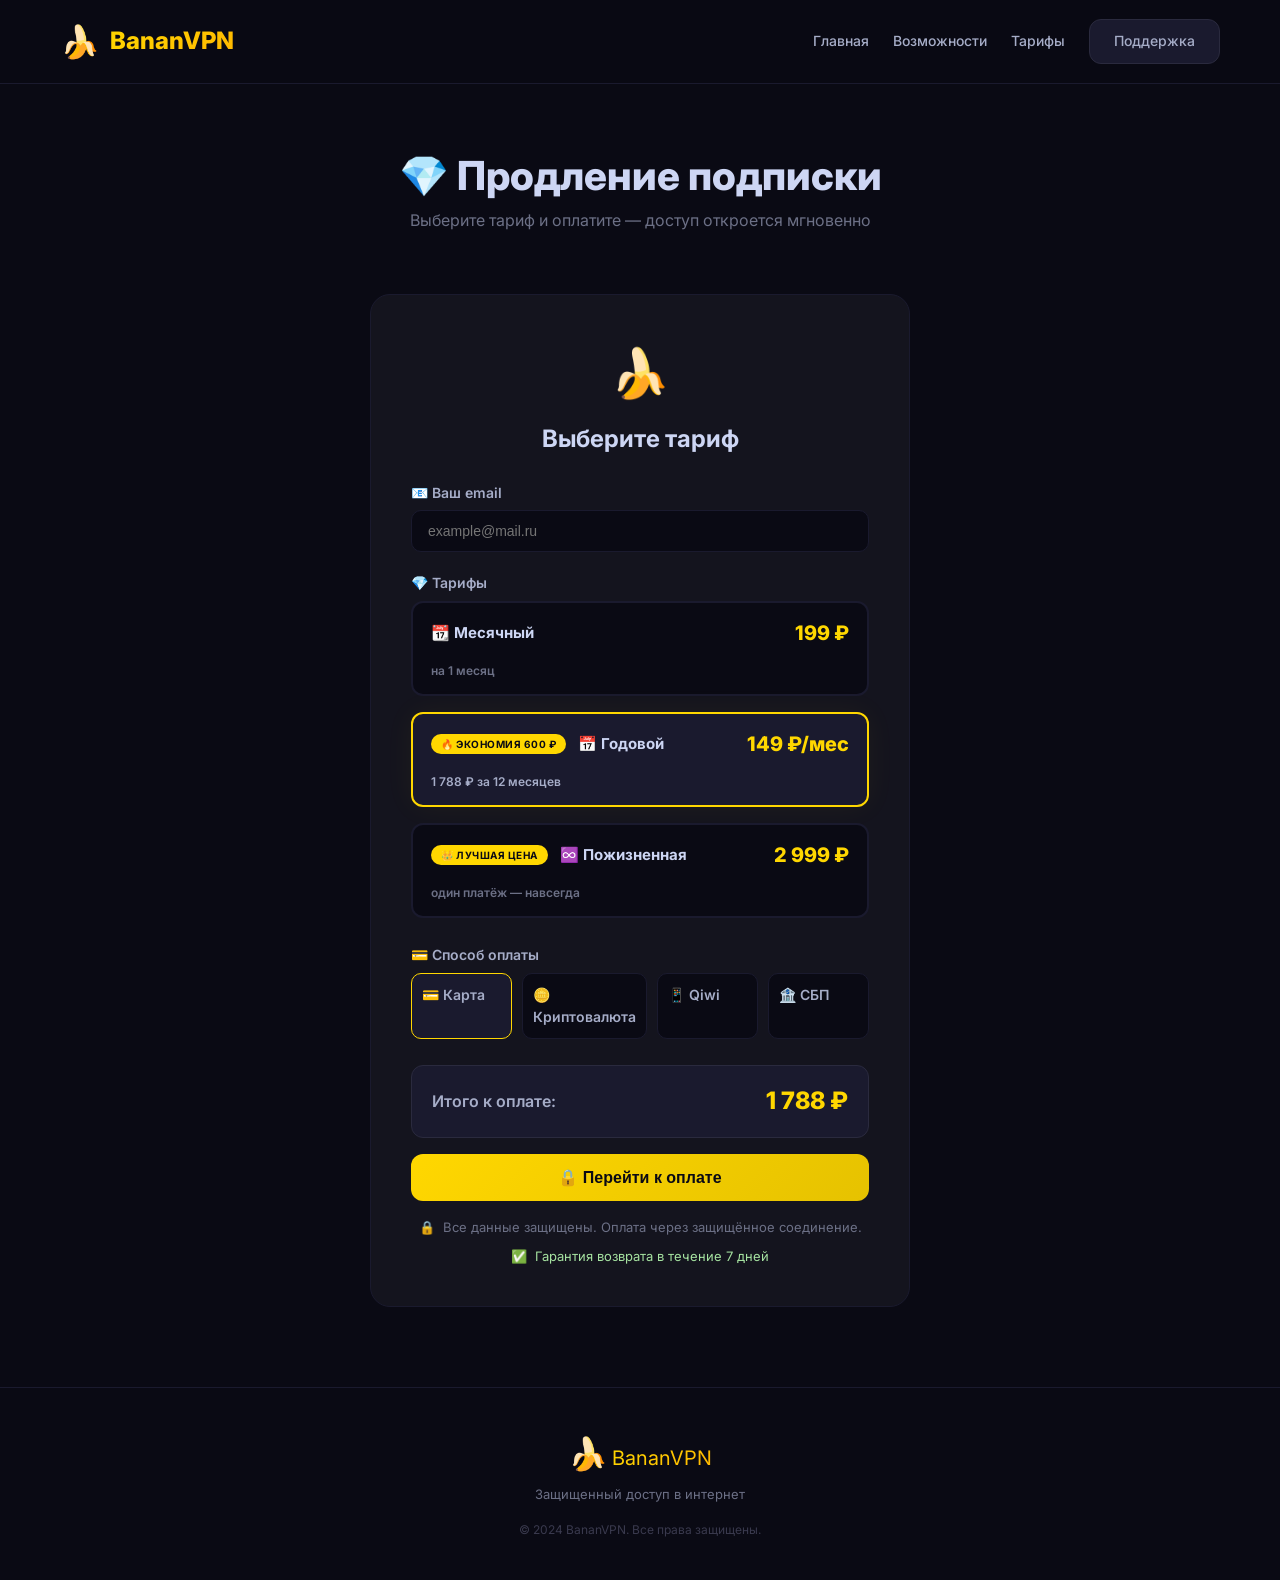
==== renew.html @ 457617f9 "Add files via upload" ====
<!DOCTYPE html>
<html lang="ru">
<head>
    <meta charset="UTF-8">
    <meta name="viewport" content="width=device-width, initial-scale=1.0">
    <title>💎 Продлить подписку BananVPN</title>
    <link rel="stylesheet" href="style.css">
    <link href="https://fonts.googleapis.com/css2?family=Inter:wght@300;400;600;700;800;900&display=swap" rel="stylesheet">
</head>
<body>
    <nav class="navbar">
        <div class="container">
            <div class="nav-brand">
                <span class="logo">🍌</span>
                <span class="brand-text">BananVPN</span>
            </div>
            <div class="nav-links">
                <a href="index.html">Главная</a>
                <a href="index.html#features">Возможности</a>
                <a href="index.html#pricing">Тарифы</a>
                <a href="mailto:banan.vpn@yandex.ru" class="btn btn-secondary">Поддержка</a>
            </div>
        </div>
    </nav>

    <section class="renew-hero">
        <div class="container">
            <h1>💎 Продление подписки</h1>
            <p>Выберите тариф и оплатите — доступ откроется мгновенно</p>
        </div>
    </section>

    <section class="renew-form-section">
        <div class="container">
            <div class="renew-card">
                <div class="renew-card-icon">🍌</div>
                <h2>Выберите тариф</h2>
                
                <form id="renewForm" onsubmit="return handleRenew(event)">
                    <div class="form-group">
                        <label for="email">📧 Ваш email</label>
                        <input type="email" id="email" placeholder="example@mail.ru" required>
                    </div>

                    <div class="form-group">
                        <label>💎 Тарифы</label>
                        <div class="plan-selector">
                            <label class="plan-option" data-plan="monthly">
                                <input type="radio" name="plan" value="monthly">
                                <div class="plan-content">
                                    <span class="plan-name">📆 Месячный</span>
                                    <span class="plan-price">199 ₽</span>
                                    <span class="plan-period">на 1 месяц</span>
                                </div>
                            </label>
                            
                            <label class="plan-option popular" data-plan="annual">
                                <input type="radio" name="plan" value="annual" checked>
                                <div class="plan-content">
                                    <span class="plan-badge">🔥 Экономия 600 ₽</span>
                                    <span class="plan-name">📅 Годовой</span>
                                    <span class="plan-price">149 ₽/мес</span>
                                    <span class="plan-period">1 788 ₽ за 12 месяцев</span>
                                </div>
                            </label>
                            
                            <label class="plan-option premium" data-plan="lifetime">
                                <input type="radio" name="plan" value="lifetime">
                                <div class="plan-content">
                                    <span class="plan-badge">👑 Лучшая цена</span>
                                    <span class="plan-name">♾️ Пожизненная</span>
                                    <span class="plan-price">2 999 ₽</span>
                                    <span class="plan-period">один платёж — навсегда</span>
                                </div>
                            </label>
                        </div>
                    </div>

                    <div class="form-group">
                        <label>💳 Способ оплаты</label>
                        <div class="payment-options">
                            <label class="payment-option">
                                <input type="radio" name="payment" value="card" checked>
                                <span>💳 Карта</span>
                            </label>
                            <label class="payment-option">
                                <input type="radio" name="payment" value="crypto">
                                <span>🪙 Криптовалюта</span>
                            </label>
                            <label class="payment-option">
                                <input type="radio" name="payment" value="qiwi">
                                <span>📱 Qiwi</span>
                            </label>
                            <label class="payment-option">
                                <input type="radio" name="payment" value="sbp">
                                <span>🏦 СБП</span>
                            </label>
                        </div>
                    </div>

                    <div class="total-price">
                        <span>Итого к оплате:</span>
                        <span class="total-amount" id="totalAmount">1 788 ₽</span>
                    </div>

                    <button type="submit" class="btn btn-primary btn-large btn-block">
                        🔒 Перейти к оплате
                    </button>
                </form>

                <div class="renew-security">
                    <span>🔒</span>
                    <span>Все данные защищены. Оплата через защищённое соединение.</span>
                </div>

                <div class="renew-guarantee">
                    <span>✅</span>
                    <span>Гарантия возврата в течение 7 дней</span>
                </div>
            </div>
        </div>
    </section>

    <footer class="footer">
        <div class="container">
            <div class="footer-content">
                <div class="footer-brand">
                    <span class="logo">🍌</span>
                    <span class="brand-text">BananVPN</span>
                    <p>Защищенный доступ в интернет</p>
                </div>
                <div class="footer-copyright">
                    © 2024 BananVPN. Все права защищены.
                </div>
            </div>
        </div>
    </footer>

    <script src="script.js"></script>
</body>
</html>
---- style.css ----
* {
    margin: 0;
    padding: 0;
    box-sizing: border-box;
}

body {
    font-family: 'Inter', -apple-system, BlinkMacSystemFont, sans-serif;
    background: #0a0a14;
    color: #cdd6f4;
    line-height: 1.6;
}

.container {
    max-width: 1200px;
    margin: 0 auto;
    padding: 0 20px;
}

/* ===== НАВИГАЦИЯ ===== */
.navbar {
    padding: 16px 0;
    background: rgba(10, 10, 20, 0.95);
    backdrop-filter: blur(10px);
    border-bottom: 1px solid #1a1a2e;
    position: sticky;
    top: 0;
    z-index: 1000;
}

.navbar .container {
    display: flex;
    justify-content: space-between;
    align-items: center;
}

.nav-brand {
    display: flex;
    align-items: center;
    gap: 10px;
    font-size: 24px;
    font-weight: 800;
}

.logo {
    font-size: 32px;
}

.brand-text {
    background: linear-gradient(135deg, #ffd700, #ffb700);
    -webkit-background-clip: text;
    -webkit-text-fill-color: transparent;
}

.nav-links {
    display: flex;
    align-items: center;
    gap: 24px;
}

.nav-links a {
    color: #a6adc8;
    text-decoration: none;
    font-size: 14px;
    font-weight: 500;
    transition: color 0.3s;
}

.nav-links a:hover {
    color: #ffd700;
}

.mobile-menu {
    display: none;
    flex-direction: column;
    gap: 4px;
    cursor: pointer;
}

.mobile-menu span {
    width: 25px;
    height: 3px;
    background: #cdd6f4;
    border-radius: 2px;
    transition: all 0.3s;
}

/* ===== КНОПКИ ===== */
.btn {
    display: inline-block;
    padding: 10px 24px;
    border-radius: 12px;
    font-weight: 600;
    font-size: 14px;
    text-decoration: none;
    transition: all 0.3s;
    cursor: pointer;
    border: none;
}

.btn-primary {
    background: linear-gradient(135deg, #ffd700, #e6c200);
    color: #0a0a14;
}

.btn-primary:hover {
    transform: translateY(-2px);
    box-shadow: 0 8px 30px rgba(255, 215, 0, 0.3);
}

.btn-secondary {
    background: #1a1a2e;
    color: #cdd6f4;
    border: 1px solid #2a2a3e;
}

.btn-secondary:hover {
    background: #2a2a3e;
    transform: translateY(-2px);
}

.btn-large {
    padding: 14px 32px;
    font-size: 16px;
}

.btn-block {
    width: 100%;
}

/* ===== ГЕРОЙ ===== */
.hero {
    padding: 80px 0 60px;
    background: linear-gradient(180deg, #0a0a14 0%, #14141e 100%);
}

.hero .container {
    display: flex;
    align-items: center;
    gap: 60px;
}

.hero-content {
    flex: 1;
}

.hero-badge {
    display: inline-block;
    background: #1a1a2e;
    padding: 4px 16px;
    border-radius: 20px;
    font-size: 12px;
    font-weight: 600;
    color: #a6e3a1;
    border: 1px solid #2a2a3e;
    margin-bottom: 16px;
}

.hero h1 {
    font-size: 48px;
    font-weight: 900;
    line-height: 1.1;
    margin-bottom: 20px;
}

.highlight {
    background: linear-gradient(135deg, #ffd700, #ffb700);
    -webkit-background-clip: text;
    -webkit-text-fill-color: transparent;
}

.hero-desc {
    font-size: 18px;
    color: #6c7086;
    margin-bottom: 30px;
    max-width: 500px;
}

.hero-buttons {
    display: flex;
    gap: 16px;
    margin-bottom: 40px;
    flex-wrap: wrap;
}

.hero-stats {
    display: flex;
    gap: 40px;
}

.stat {
    display: flex;
    flex-direction: column;
}

.stat-number {
    font-size: 28px;
    font-weight: 800;
    color: #ffd700;
}

.stat-label {
    font-size: 13px;
    color: #6c7086;
}

/* ===== ТЕЛЕФОН ===== */
.hero-image {
    flex: 1;
    display: flex;
    justify-content: center;
}

.hero-phone {
    width: 240px;
    height: 420px;
    background: #1a1a2e;
    border-radius: 30px;
    padding: 16px;
    border: 2px solid #2a2a3e;
    box-shadow: 0 20px 60px rgba(0, 0, 0, 0.5);
}

.phone-screen {
    background: #0a0a14;
    border-radius: 20px;
    height: 100%;
    padding: 16px;
    display: flex;
    flex-direction: column;
}

.phone-header {
    font-size: 16px;
    font-weight: 700;
    color: #ffd700;
    text-align: center;
    margin-bottom: 12px;
}

.phone-status {
    display: flex;
    align-items: center;
    gap: 8px;
    font-size: 12px;
    color: #a6adc8;
    margin-bottom: 8px;
}

.dot {
    display: inline-block;
    width: 8px;
    height: 8px;
    border-radius: 50%;
}

.dot.connected {
    background: #a6e3a1;
    animation: pulse 2s infinite;
}

@keyframes pulse {
    0%, 100% { opacity: 1; }
    50% { opacity: 0.3; }
}

.phone-server {
    background: #1a1a2e;
    padding: 8px 12px;
    border-radius: 8px;
    font-size: 13px;
    color: #ffd700;
    text-align: center;
    margin: 8px 0;
}

.phone-btn {
    background: #ffd700;
    color: #0a0a14;
    text-align: center;
    padding: 10px;
    border-radius: 20px;
    font-weight: 700;
    font-size: 14px;
    margin: 12px 0;
    cursor: pointer;
}

.phone-footer {
    margin-top: auto;
    text-align: center;
    font-size: 11px;
    color: #ffd700;
    font-weight: 600;
}

/* ===== СЕКЦИИ ===== */
.section-header {
    text-align: center;
    margin-bottom: 48px;
}

.section-header h2 {
    font-size: 36px;
    font-weight: 800;
    margin-bottom: 8px;
}

.section-header p {
    color: #6c7086;
    font-size: 16px;
}

/* ===== ВОЗМОЖНОСТИ ===== */
.features {
    padding: 80px 0;
    background: #0a0a14;
}

.features-grid {
    display: grid;
    grid-template-columns: repeat(auto-fit, minmax(280px, 1fr));
    gap: 24px;
}

.feature-card {
    background: #14141e;
    padding: 30px;
    border-radius: 16px;
    border: 1px solid #1a1a2e;
    transition: all 0.3s;
}

.feature-card:hover {
    transform: translateY(-4px);
    border-color: #ffd700;
    box-shadow: 0 8px 30px rgba(255, 215, 0, 0.05);
}

.feature-icon {
    font-size: 32px;
    margin-bottom: 12px;
}

.feature-card h3 {
    font-size: 18px;
    font-weight: 700;
    margin-bottom: 8px;
}

.feature-card p {
    color: #6c7086;
    font-size: 14px;
}

/* ===== ТАРИФЫ ===== */
.pricing {
    padding: 80px 0;
    background: #0a0a14;
}

.pricing-grid {
    display: grid;
    grid-template-columns: repeat(auto-fit, minmax(280px, 1fr));
    gap: 30px;
    align-items: stretch;
}

.pricing-card {
    background: #14141e;
    padding: 30px;
    border-radius: 16px;
    border: 1px solid #1a1a2e;
    text-align: center;
    transition: all 0.3s;
    position: relative;
    display: flex;
    flex-direction: column;
}

.pricing-card:hover {
    transform: translateY(-4px);
}

.pricing-card.popular {
    border-color: #ffd700;
    box-shadow: 0 0 40px rgba(255, 215, 0, 0.05);
}

.pricing-card.premium {
    border-color: #ffd700;
    background: linear-gradient(145deg, #14141e, #1a1a2e);
    box-shadow: 0 0 60px rgba(255, 215, 0, 0.08);
}

.pricing-badge {
    display: inline-block;
    background: #1a1a2e;
    padding: 4px 16px;
    border-radius: 20px;
    font-size: 12px;
    font-weight: 600;
    color: #ffd700;
    border: 1px solid #2a2a3e;
    margin-bottom: 12px;
}

.pricing-card h3 {
    font-size: 22px;
    font-weight: 700;
    margin-bottom: 8px;
}

.pricing-price {
    font-size: 40px;
    font-weight: 900;
    color: #ffd700;
}

.pricing-period {
    color: #6c7086;
    font-size: 14px;
    margin-bottom: 20px;
}

.pricing-features {
    list-style: none;
    text-align: left;
    margin: 20px 0;
    padding: 0;
    flex: 1;
}

.pricing-features li {
    padding: 6px 0;
    font-size: 14px;
    color: #a6adc8;
}

.pricing-card .btn {
    width: 100%;
    justify-content: center;
}

/* ===== ПОДДЕРЖКА ===== */
.support {
    padding: 80px 0;
    background: #14141e;
    text-align: center;
}

.support h2 {
    font-size: 36px;
    font-weight: 800;
    margin-bottom: 8px;
}

.support p {
    color: #6c7086;
    font-size: 16px;
    margin-bottom: 30px;
}

.support-contacts {
    display: flex;
    justify-content: center;
    gap: 30px;
    flex-wrap: wrap;
}

.support-item {
    display: flex;
    align-items: center;
    gap: 8px;
    color: #a6adc8;
    text-decoration: none;
    padding: 12px 24px;
    background: #1a1a2e;
    border-radius: 12px;
    border: 1px solid #2a2a3e;
    transition: all 0.3s;
}

.support-item:hover {
    border-color: #ffd700;
    color: #ffd700;
    transform: translateY(-2px);
}

.support-icon {
    font-size: 20px;
}

/* ===== ФУТЕР ===== */
.footer {
    padding: 40px 0;
    background: #0a0a14;
    border-top: 1px solid #1a1a2e;
}

.footer-content {
    display: flex;
    flex-direction: column;
    align-items: center;
    gap: 16px;
}

.footer-brand {
    text-align: center;
}

.footer-brand .brand-text {
    font-size: 20px;
}

.footer-brand p {
    color: #6c7086;
    font-size: 13px;
    margin-top: 4px;
}

.footer-links {
    display: flex;
    gap: 24px;
}

.footer-links a {
    color: #6c7086;
    text-decoration: none;
    font-size: 13px;
    transition: color 0.3s;
}

.footer-links a:hover {
    color: #ffd700;
}

.footer-copyright {
    color: #3a3a4e;
    font-size: 12px;
}

/* ===== СТРАНИЦА ПРОДЛЕНИЯ ===== */
.renew-hero {
    padding: 60px 0 30px;
    text-align: center;
    background: #0a0a14;
}

.renew-hero h1 {
    font-size: 40px;
    font-weight: 800;
}

.renew-hero p {
    color: #6c7086;
    font-size: 16px;
}

.renew-form-section {
    padding: 30px 0 80px;
    background: #0a0a14;
}

.renew-card {
    max-width: 540px;
    margin: 0 auto;
    background: #14141e;
    padding: 40px;
    border-radius: 20px;
    border: 1px solid #1a1a2e;
    text-align: center;
}

.renew-card-icon {
    font-size: 48px;
    margin-bottom: 8px;
}

.renew-card h2 {
    font-size: 24px;
    font-weight: 700;
    margin-bottom: 24px;
}

.form-group {
    text-align: left;
    margin-bottom: 20px;
}

.form-group label {
    display: block;
    font-size: 14px;
    font-weight: 600;
    color: #a6adc8;
    margin-bottom: 6px;
}

.form-group input,
.form-group select {
    width: 100%;
    padding: 12px 16px;
    border-radius: 10px;
    background: #0a0a14;
    border: 1px solid #1a1a2e;
    color: #cdd6f4;
    font-size: 14px;
    transition: border-color 0.3s;
}

.form-group input:focus,
.form-group select:focus {
    outline: none;
    border-color: #ffd700;
}

/* ===== ПЛАН-СЕЛЕКТОР ===== */
.plan-selector {
    display: flex;
    flex-direction: column;
    gap: 10px;
}

.plan-option {
    display: block;
    padding: 14px 18px;
    border-radius: 12px;
    background: #0a0a14;
    border: 2px solid #1a1a2e;
    cursor: pointer;
    transition: all 0.3s;
}

.plan-option:hover {
    border-color: #2a2a3e;
}

.plan-option:has(input:checked) {
    border-color: #ffd700;
    background: #1a1a2e;
    box-shadow: 0 0 30px rgba(255, 215, 0, 0.05);
}

.plan-option input[type="radio"] {
    display: none;
}

.plan-content {
    display: flex;
    align-items: center;
    gap: 12px;
    flex-wrap: wrap;
}

.plan-badge {
    font-size: 10px;
    font-weight: 700;
    text-transform: uppercase;
    padding: 2px 10px;
    border-radius: 10px;
    background: #ffd700;
    color: #0a0a14;
    letter-spacing: 0.5px;
}

.plan-name {
    font-weight: 700;
    font-size: 15px;
    color: #cdd6f4;
    min-width: 100px;
}

.plan-price {
    font-weight: 800;
    font-size: 20px;
    color: #ffd700;
    margin-left: auto;
}

.plan-period {
    font-size: 12px;
    color: #6c7086;
    width: 100%;
}

.plan-option:has(input:checked) .plan-period {
    color: #a6adc8;
}

/* ===== ОПЛАТА ===== */
.payment-options {
    display: grid;
    grid-template-columns: repeat(4, 1fr);
    gap: 10px;
}

.payment-option {
    display: flex;
    align-items: center;
    justify-content: center;
    gap: 6px;
    padding: 10px;
    border-radius: 10px;
    background: #0a0a14;
    border: 1px solid #1a1a2e;
    cursor: pointer;
    transition: all 0.3s;
    font-size: 13px;
}

.payment-option:hover {
    border-color: #2a2a3e;
}

.payment-option input[type="radio"] {
    display: none;
}

.payment-option:has(input:checked) {
    border-color: #ffd700;
    background: #1a1a2e;
}

/* ===== ИТОГО ===== */
.total-price {
    display: flex;
    justify-content: space-between;
    align-items: center;
    padding: 16px 20px;
    background: #1a1a2e;
    border-radius: 12px;
    margin: 16px 0;
    border: 1px solid #2a2a3e;
}

.total-price span {
    font-size: 16px;
    font-weight: 600;
    color: #a6adc8;
}

.total-amount {
    font-size: 24px !important;
    font-weight: 800 !important;
    color: #ffd700 !important;
}

/* ===== БЕЗОПАСНОСТЬ ===== */
.renew-security {
    margin-top: 16px;
    display: flex;
    align-items: center;
    justify-content: center;
    gap: 8px;
    font-size: 13px;
    color: #6c7086;
}

.renew-guarantee {
    margin-top: 8px;
    display: flex;
    align-items: center;
    justify-content: center;
    gap: 8px;
    font-size: 13px;
    color: #a6e3a1;
}

/* ===== АДАПТАЦИЯ ===== */
@media (max-width: 992px) {
    .hero .container {
        flex-direction: column;
        text-align: center;
    }

    .hero h1 {
        font-size: 36px;
    }

    .hero-desc {
        margin: 0 auto 30px;
    }

    .hero-buttons {
        justify-content: center;
    }

    .hero-stats {
        justify-content: center;
        gap: 20px;
    }

    .hero-image {
        order: -1;
    }

    .hero-phone {
        width: 200px;
        height: 360px;
    }
}

@media (max-width: 768px) {
    .mobile-menu {
        display: flex;
    }

    .nav-links {
        display: none;
        flex-direction: column;
        position: absolute;
        top: 70px;
        left: 0;
        right: 0;
        background: #0a0a14;
        padding: 20px;
        border-bottom: 1px solid #1a1a2e;
        gap: 16px;
    }

    .nav-links.active {
        display: flex;
    }

    .pricing-grid {
        grid-template-columns: 1fr;
    }

    .payment-options {
        grid-template-columns: repeat(2, 1fr);
    }

    .renew-card {
        padding: 24px;
        margin: 0 10px;
    }

    .plan-content {
        flex-direction: column;
        align-items: flex-start;
        gap: 4px;
    }

    .plan-price {
        margin-left: 0;
    }

    .support-contacts {
        flex-direction: column;
        align-items: center;
    }

    .hero h1 {
        font-size: 28px;
    }

}
/* ===== ОТЗЫВЫ ===== */
.reviews {
    padding: 80px 0;
    background: #0a0a14;
}

.reviews-grid {
    display: grid;
    grid-template-columns: repeat(auto-fit, minmax(280px, 1fr));
    gap: 24px;
}

.review-card {
    background: #14141e;
    padding: 30px;
    border-radius: 16px;
    border: 1px solid #1a1a2e;
    transition: all 0.3s;
}

.review-card:hover {
    border-color: #ffd700;
}

.review-stars {
    font-size: 20px;
    margin-bottom: 12px;
}

.review-text {
    color: #a6adc8;
    font-size: 15px;
    line-height: 1.6;
    margin-bottom: 12px;
}

.review-author {
    color: #6c7086;
    font-size: 13px;
}

@media (max-width: 768px) {
    .reviews-grid {
        grid-template-columns: 1fr;
    }
}
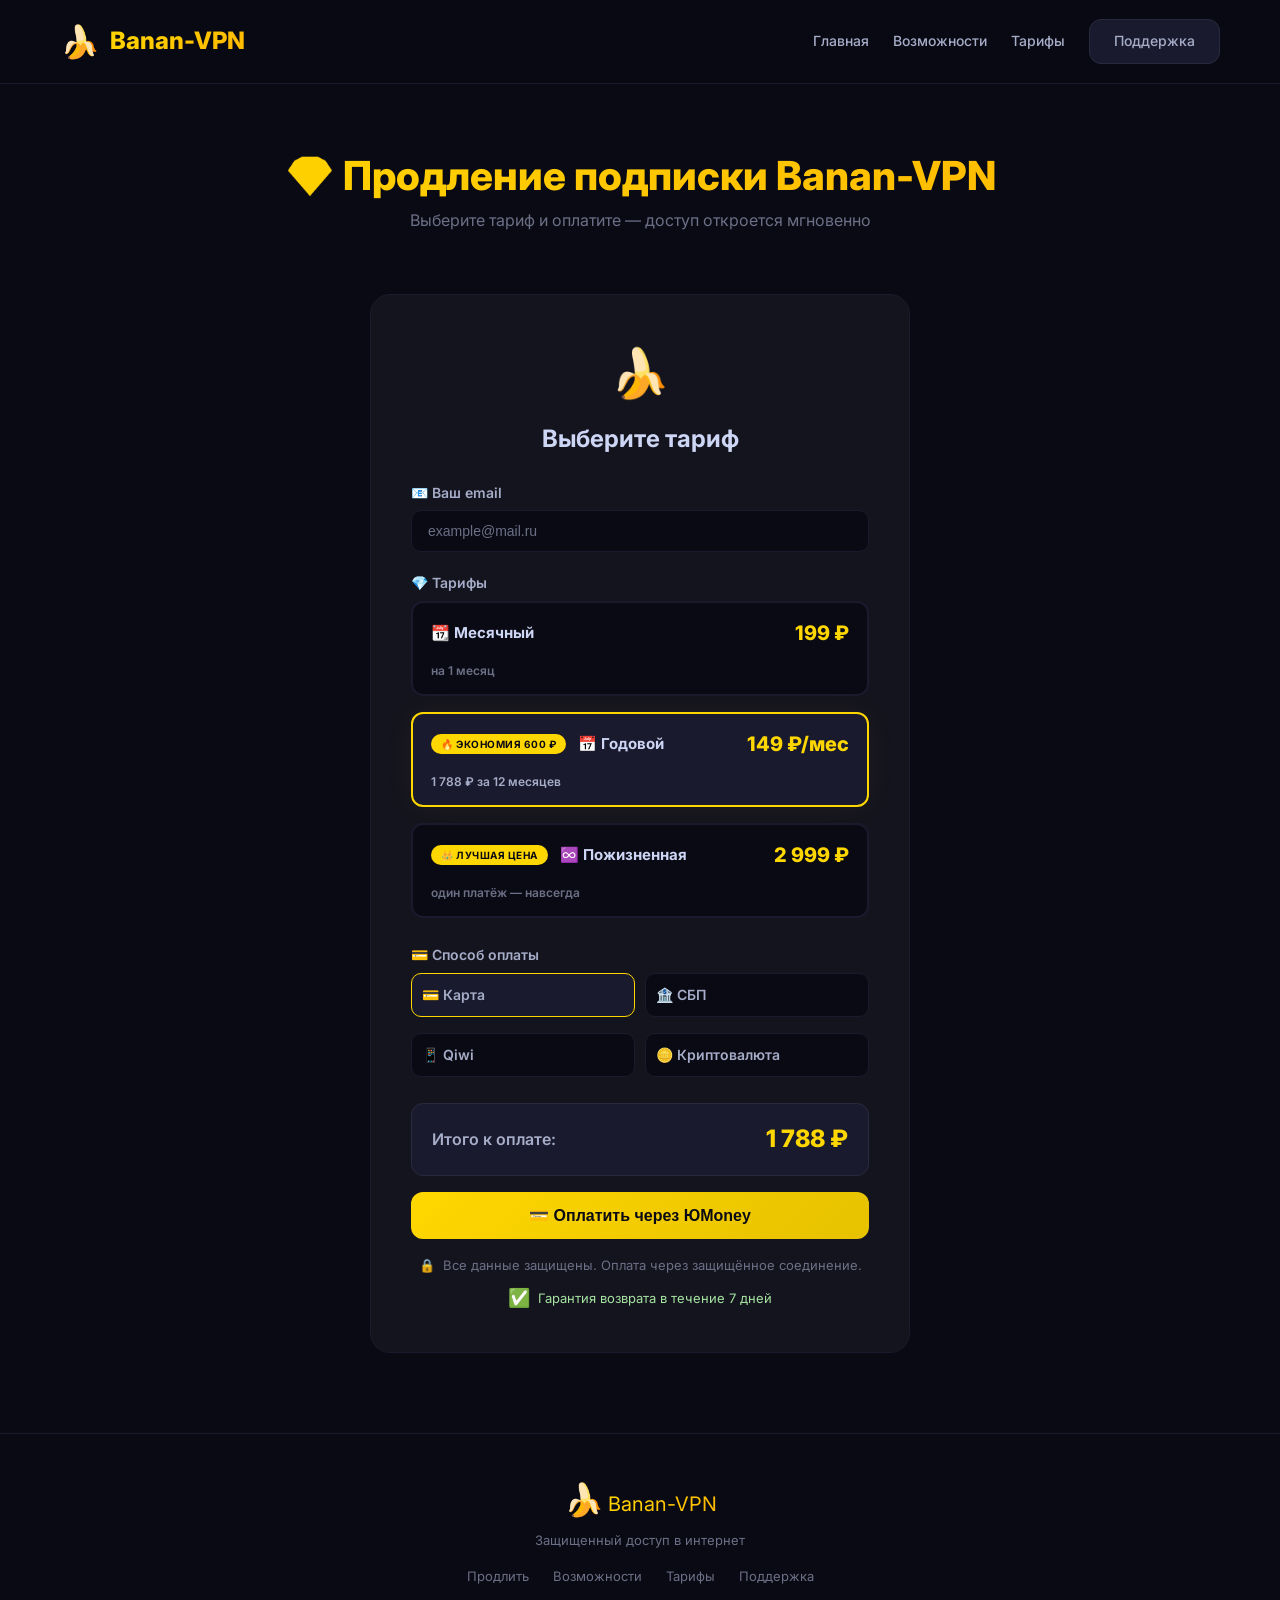
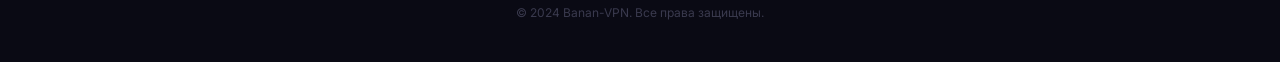
==== commit ff4238de: "Update renew.html" ====
--- a/renew.html
+++ b/renew.html
@@ -4,15 +4,478 @@
     <meta charset="UTF-8">
     <meta name="viewport" content="width=device-width, initial-scale=1.0">
     <title>💎 Продлить подписку BananVPN</title>
-    <link rel="stylesheet" href="style.css">
+    <link rel="icon" type="image/png" href="data:image/svg+xml,<svg xmlns='http://www.w3.org/2000/svg' viewBox='0 0 100 100'><text y='.9em' font-size='90'>🍌</text></svg>">
     <link href="https://fonts.googleapis.com/css2?family=Inter:wght@300;400;600;700;800;900&display=swap" rel="stylesheet">
+    <style>
+        * {
+            margin: 0;
+            padding: 0;
+            box-sizing: border-box;
+        }
+
+        body {
+            font-family: 'Inter', -apple-system, BlinkMacSystemFont, sans-serif;
+            background: #0a0a14;
+            color: #cdd6f4;
+            line-height: 1.6;
+            min-height: 100vh;
+            display: flex;
+            flex-direction: column;
+        }
+
+        .container {
+            max-width: 1200px;
+            margin: 0 auto;
+            padding: 0 20px;
+        }
+
+        /* ===== НАВИГАЦИЯ ===== */
+        .navbar {
+            padding: 16px 0;
+            background: rgba(10, 10, 20, 0.95);
+            backdrop-filter: blur(10px);
+            border-bottom: 1px solid #1a1a2e;
+            position: sticky;
+            top: 0;
+            z-index: 1000;
+        }
+
+        .navbar .container {
+            display: flex;
+            justify-content: space-between;
+            align-items: center;
+        }
+
+        .nav-brand {
+            display: flex;
+            align-items: center;
+            gap: 10px;
+            font-size: 24px;
+            font-weight: 800;
+        }
+
+        .logo {
+            font-size: 32px;
+        }
+
+        .brand-text {
+            background: linear-gradient(135deg, #ffd700, #ffb700);
+            -webkit-background-clip: text;
+            -webkit-text-fill-color: transparent;
+        }
+
+        .nav-links {
+            display: flex;
+            align-items: center;
+            gap: 24px;
+        }
+
+        .nav-links a {
+            color: #a6adc8;
+            text-decoration: none;
+            font-size: 14px;
+            font-weight: 500;
+            transition: color 0.3s;
+        }
+
+        .nav-links a:hover {
+            color: #ffd700;
+        }
+
+        /* ===== КНОПКИ ===== */
+        .btn {
+            display: inline-block;
+            padding: 10px 24px;
+            border-radius: 12px;
+            font-weight: 600;
+            font-size: 14px;
+            text-decoration: none;
+            transition: all 0.3s;
+            cursor: pointer;
+            border: none;
+        }
+
+        .btn-primary {
+            background: linear-gradient(135deg, #ffd700, #e6c200);
+            color: #0a0a14;
+        }
+
+        .btn-primary:hover {
+            transform: translateY(-2px);
+            box-shadow: 0 8px 30px rgba(255, 215, 0, 0.3);
+        }
+
+        .btn-secondary {
+            background: #1a1a2e;
+            color: #cdd6f4;
+            border: 1px solid #2a2a3e;
+        }
+
+        .btn-secondary:hover {
+            background: #2a2a3e;
+            transform: translateY(-2px);
+        }
+
+        .btn-large {
+            padding: 14px 32px;
+            font-size: 16px;
+        }
+
+        .btn-block {
+            width: 100%;
+        }
+
+        /* ===== СТРАНИЦА ПРОДЛЕНИЯ ===== */
+        .renew-hero {
+            padding: 60px 0 30px;
+            text-align: center;
+            background: #0a0a14;
+        }
+
+        .renew-hero h1 {
+            font-size: 40px;
+            font-weight: 800;
+            background: linear-gradient(135deg, #ffd700, #ffb700);
+            -webkit-background-clip: text;
+            -webkit-text-fill-color: transparent;
+        }
+
+        .renew-hero p {
+            color: #6c7086;
+            font-size: 16px;
+        }
+
+        .renew-form-section {
+            padding: 30px 0 80px;
+            background: #0a0a14;
+            flex: 1;
+        }
+
+        .renew-card {
+            max-width: 540px;
+            margin: 0 auto;
+            background: #14141e;
+            padding: 40px;
+            border-radius: 20px;
+            border: 1px solid #1a1a2e;
+            text-align: center;
+        }
+
+        .renew-card-icon {
+            font-size: 48px;
+            margin-bottom: 8px;
+        }
+
+        .renew-card h2 {
+            font-size: 24px;
+            font-weight: 700;
+            color: #cdd6f4;
+            margin-bottom: 24px;
+        }
+
+        .form-group {
+            text-align: left;
+            margin-bottom: 20px;
+        }
+
+        .form-group label {
+            display: block;
+            font-size: 14px;
+            font-weight: 600;
+            color: #a6adc8;
+            margin-bottom: 6px;
+        }
+
+        .form-group input,
+        .form-group select {
+            width: 100%;
+            padding: 12px 16px;
+            border-radius: 10px;
+            background: #0a0a14;
+            border: 1px solid #1a1a2e;
+            color: #cdd6f4;
+            font-size: 14px;
+            transition: border-color 0.3s;
+        }
+
+        .form-group input:focus,
+        .form-group select:focus {
+            outline: none;
+            border-color: #ffd700;
+        }
+
+        .form-group input::placeholder {
+            color: #6c7086;
+        }
+
+        /* ===== ПЛАН-СЕЛЕКТОР ===== */
+        .plan-selector {
+            display: flex;
+            flex-direction: column;
+            gap: 10px;
+        }
+
+        .plan-option {
+            display: block;
+            padding: 14px 18px;
+            border-radius: 12px;
+            background: #0a0a14;
+            border: 2px solid #1a1a2e;
+            cursor: pointer;
+            transition: all 0.3s;
+        }
+
+        .plan-option:hover {
+            border-color: #2a2a3e;
+        }
+
+        .plan-option:has(input:checked) {
+            border-color: #ffd700;
+            background: #1a1a2e;
+            box-shadow: 0 0 30px rgba(255, 215, 0, 0.05);
+        }
+
+        .plan-option input[type="radio"] {
+            display: none;
+        }
+
+        .plan-content {
+            display: flex;
+            align-items: center;
+            gap: 12px;
+            flex-wrap: wrap;
+        }
+
+        .plan-badge {
+            font-size: 10px;
+            font-weight: 700;
+            text-transform: uppercase;
+            padding: 2px 10px;
+            border-radius: 10px;
+            background: #ffd700;
+            color: #0a0a14;
+            letter-spacing: 0.5px;
+        }
+
+        .plan-name {
+            font-weight: 700;
+            font-size: 15px;
+            color: #cdd6f4;
+            min-width: 100px;
+        }
+
+        .plan-price {
+            font-weight: 800;
+            font-size: 20px;
+            color: #ffd700;
+            margin-left: auto;
+        }
+
+        .plan-period {
+            font-size: 12px;
+            color: #6c7086;
+            width: 100%;
+        }
+
+        .plan-option:has(input:checked) .plan-period {
+            color: #a6adc8;
+        }
+
+        /* ===== ОПЛАТА ===== */
+        .payment-options {
+            display: grid;
+            grid-template-columns: repeat(2, 1fr);
+            gap: 10px;
+        }
+
+        .payment-option {
+            display: flex;
+            align-items: center;
+            justify-content: center;
+            gap: 6px;
+            padding: 10px;
+            border-radius: 10px;
+            background: #0a0a14;
+            border: 1px solid #1a1a2e;
+            cursor: pointer;
+            transition: all 0.3s;
+            font-size: 13px;
+        }
+
+        .payment-option:hover {
+            border-color: #2a2a3e;
+        }
+
+        .payment-option input[type="radio"] {
+            display: none;
+        }
+
+        .payment-option:has(input:checked) {
+            border-color: #ffd700;
+            background: #1a1a2e;
+        }
+
+        /* ===== ИТОГО ===== */
+        .total-price {
+            display: flex;
+            justify-content: space-between;
+            align-items: center;
+            padding: 16px 20px;
+            background: #1a1a2e;
+            border-radius: 12px;
+            margin: 16px 0;
+            border: 1px solid #2a2a3e;
+        }
+
+        .total-price span {
+            font-size: 16px;
+            font-weight: 600;
+            color: #a6adc8;
+        }
+
+        .total-amount {
+            font-size: 24px !important;
+            font-weight: 800 !important;
+            color: #ffd700 !important;
+        }
+
+        /* ===== БЕЗОПАСНОСТЬ ===== */
+        .renew-security {
+            margin-top: 16px;
+            display: flex;
+            align-items: center;
+            justify-content: center;
+            gap: 8px;
+            font-size: 13px;
+            color: #6c7086;
+        }
+
+        .renew-guarantee {
+            margin-top: 8px;
+            display: flex;
+            align-items: center;
+            justify-content: center;
+            gap: 8px;
+            font-size: 13px;
+            color: #a6e3a1;
+        }
+
+        .renew-guarantee span:first-child {
+            font-size: 18px;
+        }
+
+        /* ===== ФУТЕР ===== */
+        .footer {
+            padding: 40px 0;
+            background: #0a0a14;
+            border-top: 1px solid #1a1a2e;
+            margin-top: auto;
+        }
+
+        .footer-content {
+            display: flex;
+            flex-direction: column;
+            align-items: center;
+            gap: 16px;
+        }
+
+        .footer-brand {
+            text-align: center;
+        }
+
+        .footer-brand .brand-text {
+            font-size: 20px;
+        }
+
+        .footer-brand p {
+            color: #6c7086;
+            font-size: 13px;
+            margin-top: 4px;
+        }
+
+        .footer-links {
+            display: flex;
+            gap: 24px;
+        }
+
+        .footer-links a {
+            color: #6c7086;
+            text-decoration: none;
+            font-size: 13px;
+            transition: color 0.3s;
+        }
+
+        .footer-links a:hover {
+            color: #ffd700;
+        }
+
+        .footer-copyright {
+            color: #3a3a4e;
+            font-size: 12px;
+        }
+
+        /* ===== АДАПТАЦИЯ ===== */
+        @media (max-width: 768px) {
+            .mobile-menu {
+                display: flex;
+            }
+
+            .nav-links {
+                display: none;
+                flex-direction: column;
+                position: absolute;
+                top: 70px;
+                left: 0;
+                right: 0;
+                background: #0a0a14;
+                padding: 20px;
+                border-bottom: 1px solid #1a1a2e;
+                gap: 16px;
+            }
+
+            .nav-links.active {
+                display: flex;
+            }
+
+            .renew-card {
+                padding: 24px;
+                margin: 0 10px;
+            }
+
+            .plan-content {
+                flex-direction: column;
+                align-items: flex-start;
+                gap: 4px;
+            }
+
+            .plan-price {
+                margin-left: 0;
+            }
+
+            .payment-options {
+                grid-template-columns: 1fr 1fr;
+            }
+
+            .renew-hero h1 {
+                font-size: 28px;
+            }
+        }
+
+        @media (max-width: 480px) {
+            .payment-options {
+                grid-template-columns: 1fr;
+            }
+        }
+    </style>
 </head>
 <body>
+
+    <!-- ===== НАВИГАЦИЯ ===== -->
     <nav class="navbar">
         <div class="container">
             <div class="nav-brand">
                 <span class="logo">🍌</span>
-                <span class="brand-text">BananVPN</span>
+                <span class="brand-text">Banan-VPN</span>
             </div>
             <div class="nav-links">
                 <a href="index.html">Главная</a>
@@ -23,25 +486,29 @@
         </div>
     </nav>
 
+    <!-- ===== ГЕРОЙ ===== -->
     <section class="renew-hero">
         <div class="container">
-            <h1>💎 Продление подписки</h1>
+            <h1>💎 Продление подписки Banan-VPN</h1>
             <p>Выберите тариф и оплатите — доступ откроется мгновенно</p>
         </div>
     </section>
 
+    <!-- ===== ФОРМА ===== -->
     <section class="renew-form-section">
         <div class="container">
             <div class="renew-card">
                 <div class="renew-card-icon">🍌</div>
                 <h2>Выберите тариф</h2>
-                
+
                 <form id="renewForm" onsubmit="return handleRenew(event)">
+                    <!-- ===== EMAIL ===== -->
                     <div class="form-group">
                         <label for="email">📧 Ваш email</label>
                         <input type="email" id="email" placeholder="example@mail.ru" required>
                     </div>
 
+                    <!-- ===== ТАРИФЫ ===== -->
                     <div class="form-group">
                         <label>💎 Тарифы</label>
                         <div class="plan-selector">
@@ -53,7 +520,7 @@
                                     <span class="plan-period">на 1 месяц</span>
                                 </div>
                             </label>
-                            
+
                             <label class="plan-option popular" data-plan="annual">
                                 <input type="radio" name="plan" value="annual" checked>
                                 <div class="plan-content">
@@ -63,7 +530,7 @@
                                     <span class="plan-period">1 788 ₽ за 12 месяцев</span>
                                 </div>
                             </label>
-                            
+
                             <label class="plan-option premium" data-plan="lifetime">
                                 <input type="radio" name="plan" value="lifetime">
                                 <div class="plan-content">
@@ -76,6 +543,7 @@
                         </div>
                     </div>
 
+                    <!-- ===== ОПЛАТА ===== -->
                     <div class="form-group">
                         <label>💳 Способ оплаты</label>
                         <div class="payment-options">
@@ -84,35 +552,37 @@
                                 <span>💳 Карта</span>
                             </label>
                             <label class="payment-option">
-                                <input type="radio" name="payment" value="crypto">
-                                <span>🪙 Криптовалюта</span>
+                                <input type="radio" name="payment" value="sbp">
+                                <span>🏦 СБП</span>
                             </label>
                             <label class="payment-option">
                                 <input type="radio" name="payment" value="qiwi">
                                 <span>📱 Qiwi</span>
                             </label>
                             <label class="payment-option">
-                                <input type="radio" name="payment" value="sbp">
-                                <span>🏦 СБП</span>
+                                <input type="radio" name="payment" value="crypto">
+                                <span>🪙 Криптовалюта</span>
                             </label>
                         </div>
                     </div>
 
+                    <!-- ===== ИТОГО ===== -->
                     <div class="total-price">
                         <span>Итого к оплате:</span>
                         <span class="total-amount" id="totalAmount">1 788 ₽</span>
                     </div>
 
+                    <!-- ===== КНОПКА ОПЛАТЫ ЧЕРЕЗ ЮMONEY ===== -->
                     <button type="submit" class="btn btn-primary btn-large btn-block">
-                        🔒 Перейти к оплате
+                        💳 Оплатить через ЮMoney
                     </button>
                 </form>
 
+                <!-- ===== БЕЗОПАСНОСТЬ ===== -->
                 <div class="renew-security">
                     <span>🔒</span>
                     <span>Все данные защищены. Оплата через защищённое соединение.</span>
                 </div>
-
                 <div class="renew-guarantee">
                     <span>✅</span>
                     <span>Гарантия возврата в течение 7 дней</span>
@@ -121,21 +591,113 @@
         </div>
     </section>
 
+    <!-- ===== ФУТЕР ===== -->
     <footer class="footer">
         <div class="container">
             <div class="footer-content">
                 <div class="footer-brand">
                     <span class="logo">🍌</span>
-                    <span class="brand-text">BananVPN</span>
+                    <span class="brand-text">Banan-VPN</span>
                     <p>Защищенный доступ в интернет</p>
                 </div>
-                <div class="footer-copyright">
-                    © 2024 BananVPN. Все права защищены.
+                <div class="footer-links">
+                    <a href="renew.html">Продлить</a>
+                    <a href="index.html#features">Возможности</a>
+                    <a href="index.html#pricing">Тарифы</a>
+                    <a href="mailto:banan.vpn@yandex.ru">Поддержка</a>
                 </div>
+                <div class="footer-copyright">© 2024 Banan-VPN. Все права защищены.</div>
             </div>
         </div>
     </footer>
 
-    <script src="script.js"></script>
+    <script>
+        // ===== МОБИЛЬНОЕ МЕНЮ =====
+        function toggleMobileMenu() {
+            const navLinks = document.querySelector('.nav-links');
+            if (navLinks) navLinks.classList.toggle('active');
+        }
+
+        // ===== ОБНОВЛЕНИЕ СУММЫ =====
+        document.addEventListener('DOMContentLoaded', function() {
+            const planRadios = document.querySelectorAll('input[name="plan"]');
+            const totalElement = document.getElementById('totalAmount');
+
+            const prices = {
+                'monthly': '199 ₽',
+                'annual': '1 788 ₽',
+                'lifetime': '2 999 ₽'
+            };
+
+            planRadios.forEach(radio => {
+                radio.addEventListener('change', function() {
+                    const plan = this.value;
+                    totalElement.textContent = prices[plan] || '0 ₽';
+                });
+            });
+        });
+
+        // ===== ОБРАБОТКА ФОРМЫ =====
+        function handleRenew(event) {
+            event.preventDefault();
+
+            const email = document.getElementById('email').value;
+            const plan = document.querySelector('input[name="plan"]:checked');
+            const payment = document.querySelector('input[name="payment"]:checked');
+
+            if (!email || !plan || !payment) {
+                alert('⚠️ Пожалуйста, заполните все поля!');
+                return false;
+            }
+
+            const planNames = {
+                'monthly': '📆 Месячный (199 ₽)',
+                'annual': '📅 Годовой (1 788 ₽)',
+                'lifetime': '♾️ Пожизненный (2 999 ₽)'
+            };
+
+            const paymentNames = {
+                'card': '💳 Карта',
+                'sbp': '🏦 СБП',
+                'qiwi': '📱 Qiwi',
+                'crypto': '🪙 Криптовалюта'
+            };
+
+            // Перенаправляем на страницу оплаты ЮMoney
+            const prices = {
+                'monthly': 199,
+                'annual': 1788,
+                'lifetime': 2999
+            };
+
+            const form = document.createElement('form');
+            form.method = 'POST';
+            form.action = 'https://yoomoney.ru/quickpay/confirm.xml';
+
+            const fields = {
+                'receiver': '4100119575797853',
+                'formcomment': 'Оплата подписки BananVPN',
+                'short-dest': 'Подписка BananVPN',
+                'quickpay-form': 'donate',
+                'targets': 'Оплата подписки BananVPN: ' + email,
+                'currency': '643',
+                'sum': prices[plan.value],
+                'label': 'Email: ' + email
+            };
+
+            for (const [key, value] of Object.entries(fields)) {
+                const input = document.createElement('input');
+                input.type = 'hidden';
+                input.name = key;
+                input.value = value;
+                form.appendChild(input);
+            }
+
+            document.body.appendChild(form);
+            form.submit();
+
+            return false;
+        }
+    </script>
 </body>
-</html>+</html>
